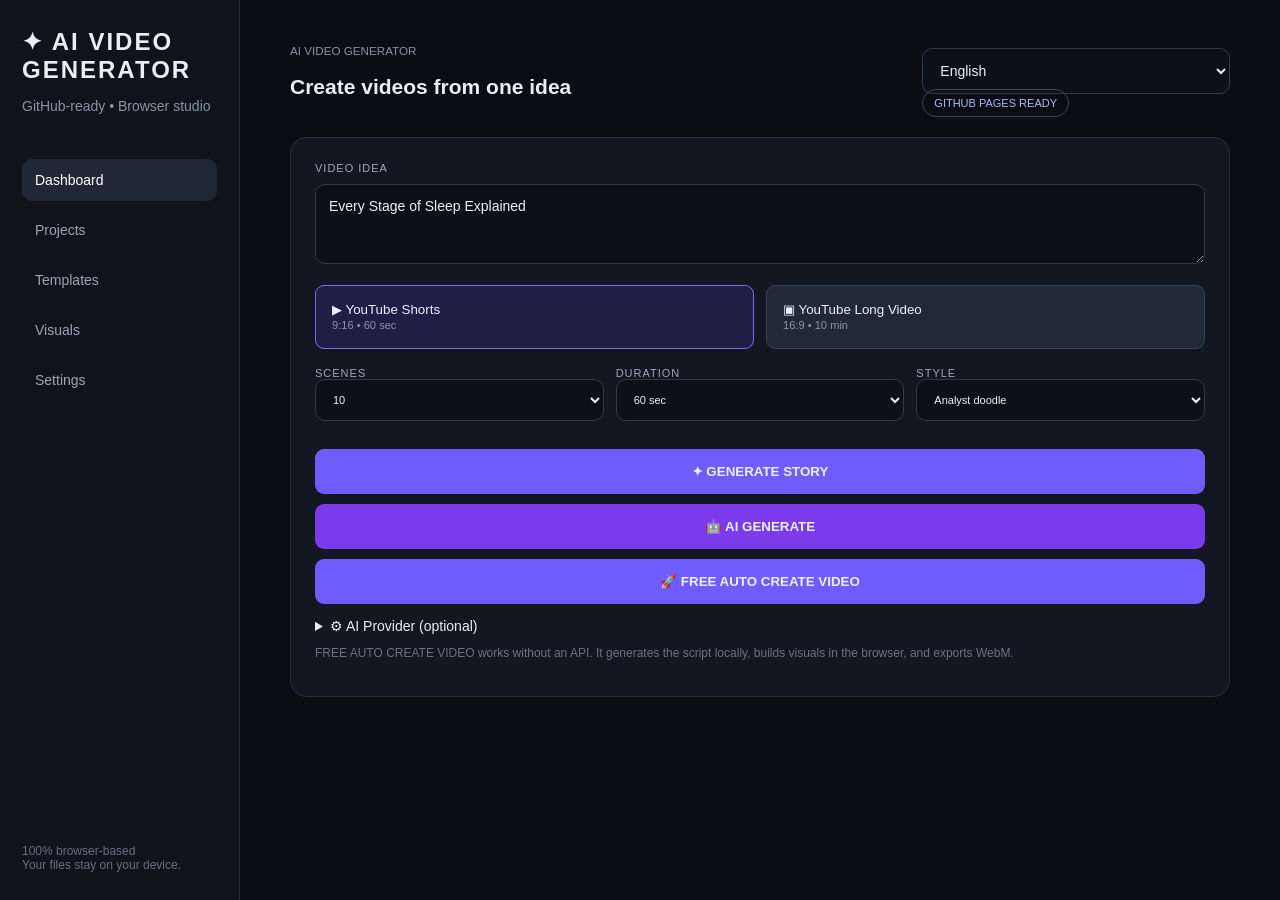
==== index.html @ 7e5ed8e1 "Add files via upload" ====
<!doctype html><html lang="en"><head><meta charset="utf-8"><meta name="viewport" content="width=device-width,initial-scale=1"><title>AI Video Generator — Shorts Factory</title><link rel="stylesheet" href="style.css"></head><body><div class="app"><aside><h1>✦ AI VIDEO<br>GENERATOR</h1><p class="muted">GitHub-ready • Browser studio</p><nav><a class="active">Dashboard</a><a>Projects</a><a>Templates</a><a>Visuals</a><a>Settings</a></nav><footer>100% browser-based<br>Your files stay on your device.</footer></aside><main><header><div><small id="eyebrow">AI VIDEO GENERATOR</small><h2 id="headline">Create videos from one idea</h2></div><div class="headtools"><select id="language"><option value="en">English</option><option value="id">Bahasa Indonesia</option><option value="es">Español</option><option value="pt">Português</option><option value="fr">Français</option><option value="de">Deutsch</option><option value="ja">日本語</option><option value="ko">한국어</option></select><span class="badge">GITHUB PAGES READY</span></div></header><section class="card form"><label id="ideaLabel">VIDEO IDEA</label><textarea id="topic">Every Stage of Sleep Explained</textarea><div class="row"><button class="mode selected" data-mode="shorts">▶ YouTube Shorts<br><small>9:16 • 60 sec</small></button><button class="mode" data-mode="long">▣ YouTube Long Video<br><small>16:9 • 10 min</small></button></div><div class="grid"><label>SCENES<select id="sceneCount"><option>5</option><option selected>10</option><option>15</option><option>20</option><option>30</option></select></label><label>DURATION<select id="duration"><option>30 sec</option><option selected>60 sec</option><option>90 sec</option><option>5 min</option><option>10 min</option></select></label><label>STYLE<select id="style"><option>Analyst doodle</option><option>Soft watercolor</option><option>Cute educational</option><option>Vintage storybook</option><option>Cinematic</option><option>Horror</option><option>Brainrot</option><option>Educational</option></select></label></div><div class="airow"><button id="generate" class="primary">✦ GENERATE STORY</button><button id="generateAI" class="primary ai">🤖 AI GENERATE</button><button id="autoVideo" class="primary auto">🚀 FREE AUTO CREATE VIDEO</button></div><p id="status" class="muted"></p><details class="settings"><summary>⚙ AI Provider (optional)</summary><div class="grid ai-settings"><label>API URL<input id="aiUrl" value="https://api.openai.com/v1/chat/completions" placeholder="OpenAI-compatible /v1/chat/completions"></label><label>MODEL<input id="aiModelText" value="gpt-4o-mini" placeholder="model name"></label><label>API KEY<input id="aiKey" type="password" placeholder="Paste your key (stored only in this browser)"></label></div><p class="hint">For GitHub Pages, use your own API key/provider. The key is kept in this browser only. Never put a private production key directly into the public repository.</p></details><p class="hint">FREE AUTO CREATE VIDEO works without an API. It generates the script locally, builds visuals in the browser, and exports WebM.</p></section><section id="output" hidden><div class="card"><div class="top"><div><small>PROJECT</small><h2 id="title"></h2></div><div class="actions"><button id="saveProject">💾 Save Project</button><button id="loadProject">📂 Load Project</button><button id="export">Export JSON</button><input id="projectFile" type="file" accept="application/json" hidden></div></div><p id="desc"></p><div id="tags"></div><div class="actions"><button id="speak">🔊 Preview Voice</button><button id="stop">■ Stop Voice</button><button id="downloadTxt">Export TXT</button><button id="renderVideo" class="primary">🎬 CREATE VIDEO</button></div></div><div id="scenesList"></div></section></main></div><script src="app.js"></script></body></html>
---- style.css ----
*{box-sizing:border-box}body{margin:0;background:#0b0d12;color:#e9edf5;font:14px Inter,Arial,sans-serif}.app{display:flex;min-height:100vh}aside{width:240px;background:#10131b;border-right:1px solid #252b38;padding:28px 22px;position:fixed;height:100vh}aside h1{font-size:24px;letter-spacing:2px;margin:0 0 8px}nav{margin-top:45px;display:grid;gap:8px}nav a{padding:13px;border-radius:10px;color:#9ba5b7}nav .active{background:#202838;color:white}footer{position:absolute;bottom:28px;color:#667084;font-size:12px}main{margin-left:240px;width:calc(100% - 240px);max-width:1100px;padding:42px 50px}header,.top,.scenehead{display:flex;justify-content:space-between;align-items:center;gap:20px}small,.muted{color:#8993a6}.badge,.tag{border:1px solid #39445a;border-radius:999px;padding:7px 11px;color:#aab9ff;font-size:11px}.card{background:#121722;border:1px solid #252d3d;border-radius:16px;padding:24px;margin:20px 0}label{display:block;color:#9da8ba;font-size:11px;letter-spacing:1px;margin-bottom:10px}textarea,select{width:100%;background:#0c1018;color:#eef;border:1px solid #30394b;border-radius:10px;padding:13px;font:inherit}textarea{min-height:80px;resize:vertical}.row,.grid,.actions{display:flex;gap:12px;margin:18px 0}.grid{display:grid;grid-template-columns:repeat(3,1fr)}button{background:#202938;color:#eaf0ff;border:1px solid #354157;border-radius:9px;padding:11px 15px;cursor:pointer}.primary{width:100%;background:#6d5dfc;border:0;font-weight:bold;padding:15px}.mode{flex:1;text-align:left;padding:16px}.mode.selected{border-color:#7b6cff;background:#211e45}.tag{display:inline-block;margin:5px 5px 0 0}.scene h3{margin:14px 0}.prompt{background:#0b1018;border-radius:10px;padding:14px}.prompt button{float:right;margin-top:-35px}.upload{color:#b8c2d6;cursor:pointer}.upload input{display:none}.preview{margin-top:15px;min-height:60px;display:grid;place-items:center;border:1px dashed #3a4559;border-radius:10px;color:#657187}.preview img{max-width:100%;max-height:300px;border-radius:8px}@media(max-width:750px){aside{display:none}main{margin:0;width:100%;padding:20px}.grid{grid-template-columns:1fr}.row{flex-direction:column}}

.airow{display:flex;gap:10px;align-items:center;flex-wrap:wrap}.airow select{padding:12px;border-radius:10px;border:1px solid #d1d5db;background:white}.primary.ai{background:#7c3aed}.hint{font-size:12px;color:#6b7280}
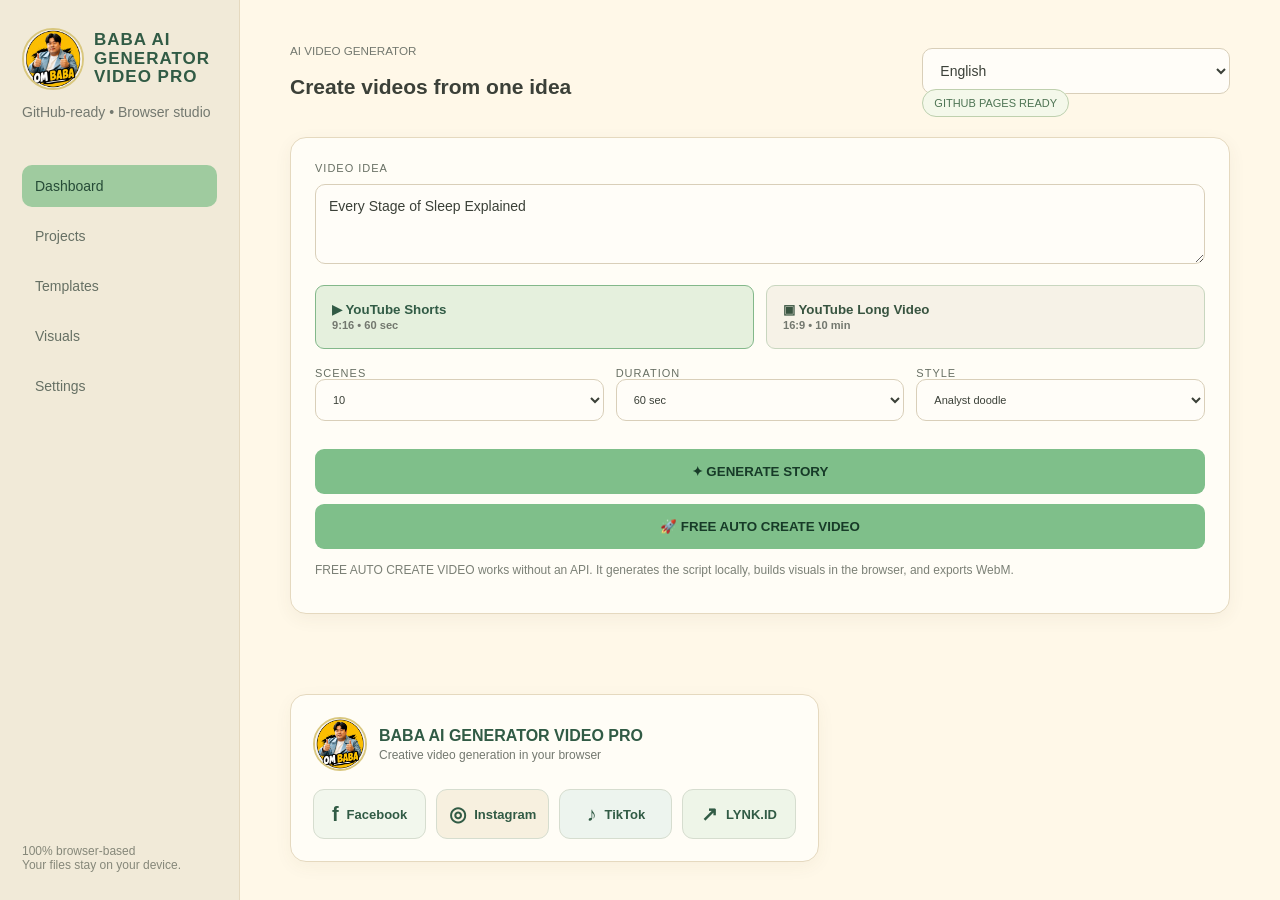
==== commit 3f3b66ed: "Add files via upload" ====
--- a/index.html
+++ b/index.html
@@ -1 +1 @@
-<!doctype html><html lang="en"><head><meta charset="utf-8"><meta name="viewport" content="width=device-width,initial-scale=1"><title>AI Video Generator — Shorts Factory</title><link rel="stylesheet" href="style.css"></head><body><div class="app"><aside><h1>✦ AI VIDEO<br>GENERATOR</h1><p class="muted">GitHub-ready • Browser studio</p><nav><a class="active">Dashboard</a><a>Projects</a><a>Templates</a><a>Visuals</a><a>Settings</a></nav><footer>100% browser-based<br>Your files stay on your device.</footer></aside><main><header><div><small id="eyebrow">AI VIDEO GENERATOR</small><h2 id="headline">Create videos from one idea</h2></div><div class="headtools"><select id="language"><option value="en">English</option><option value="id">Bahasa Indonesia</option><option value="es">Español</option><option value="pt">Português</option><option value="fr">Français</option><option value="de">Deutsch</option><option value="ja">日本語</option><option value="ko">한국어</option></select><span class="badge">GITHUB PAGES READY</span></div></header><section class="card form"><label id="ideaLabel">VIDEO IDEA</label><textarea id="topic">Every Stage of Sleep Explained</textarea><div class="row"><button class="mode selected" data-mode="shorts">▶ YouTube Shorts<br><small>9:16 • 60 sec</small></button><button class="mode" data-mode="long">▣ YouTube Long Video<br><small>16:9 • 10 min</small></button></div><div class="grid"><label>SCENES<select id="sceneCount"><option>5</option><option selected>10</option><option>15</option><option>20</option><option>30</option></select></label><label>DURATION<select id="duration"><option>30 sec</option><option selected>60 sec</option><option>90 sec</option><option>5 min</option><option>10 min</option></select></label><label>STYLE<select id="style"><option>Analyst doodle</option><option>Soft watercolor</option><option>Cute educational</option><option>Vintage storybook</option><option>Cinematic</option><option>Horror</option><option>Brainrot</option><option>Educational</option></select></label></div><div class="airow"><button id="generate" class="primary">✦ GENERATE STORY</button><button id="generateAI" class="primary ai">🤖 AI GENERATE</button><button id="autoVideo" class="primary auto">🚀 FREE AUTO CREATE VIDEO</button></div><p id="status" class="muted"></p><details class="settings"><summary>⚙ AI Provider (optional)</summary><div class="grid ai-settings"><label>API URL<input id="aiUrl" value="https://api.openai.com/v1/chat/completions" placeholder="OpenAI-compatible /v1/chat/completions"></label><label>MODEL<input id="aiModelText" value="gpt-4o-mini" placeholder="model name"></label><label>API KEY<input id="aiKey" type="password" placeholder="Paste your key (stored only in this browser)"></label></div><p class="hint">For GitHub Pages, use your own API key/provider. The key is kept in this browser only. Never put a private production key directly into the public repository.</p></details><p class="hint">FREE AUTO CREATE VIDEO works without an API. It generates the script locally, builds visuals in the browser, and exports WebM.</p></section><section id="output" hidden><div class="card"><div class="top"><div><small>PROJECT</small><h2 id="title"></h2></div><div class="actions"><button id="saveProject">💾 Save Project</button><button id="loadProject">📂 Load Project</button><button id="export">Export JSON</button><input id="projectFile" type="file" accept="application/json" hidden></div></div><p id="desc"></p><div id="tags"></div><div class="actions"><button id="speak">🔊 Preview Voice</button><button id="stop">■ Stop Voice</button><button id="downloadTxt">Export TXT</button><button id="renderVideo" class="primary">🎬 CREATE VIDEO</button></div></div><div id="scenesList"></div></section></main></div><script src="app.js"></script></body></html>
+<!doctype html><html lang="en"><head><meta charset="utf-8"><meta name="viewport" content="width=device-width,initial-scale=1"><title>BABA AI GENERATOR VIDEO PRO</title><link rel="stylesheet" href="style.css"></head><body><div class="app"><aside><div class="brand"><img src="logo-om-baba.png" alt="OM BABA"><div><h1>BABA AI<br>GENERATOR<br>VIDEO PRO</h1></div></div><p class="muted">GitHub-ready • Browser studio</p><nav><a class="active">Dashboard</a><a>Projects</a><a>Templates</a><a>Visuals</a><a>Settings</a></nav><footer>100% browser-based<br>Your files stay on your device.</footer></aside><main><header><div><small id="eyebrow">AI VIDEO GENERATOR</small><h2 id="headline">Create videos from one idea</h2><div class="brand-mobile"><img src="logo-om-baba.png" alt="OM BABA"><strong>BABA AI GENERATOR VIDEO PRO</strong></div></div><div class="headtools"><select id="language"><option value="en">English</option><option value="id">Bahasa Indonesia</option><option value="es">Español</option><option value="pt">Português</option><option value="fr">Français</option><option value="de">Deutsch</option><option value="ja">日本語</option><option value="ko">한국어</option></select><span class="badge">GITHUB PAGES READY</span></div></header><section class="card form"><label id="ideaLabel">VIDEO IDEA</label><textarea id="topic">Every Stage of Sleep Explained</textarea><div class="row"><button class="mode selected" data-mode="shorts">▶ YouTube Shorts<br><small>9:16 • 60 sec</small></button><button class="mode" data-mode="long">▣ YouTube Long Video<br><small>16:9 • 10 min</small></button></div><div class="grid"><label>SCENES<select id="sceneCount"><option>5</option><option selected>10</option><option>15</option><option>20</option><option>30</option></select></label><label>DURATION<select id="duration"><option>30 sec</option><option selected>60 sec</option><option>90 sec</option><option>5 min</option><option>10 min</option></select></label><label>STYLE<select id="style"><option>Analyst doodle</option><option>Soft watercolor</option><option>Cute educational</option><option>Vintage storybook</option><option>Cinematic</option><option>Horror</option><option>Brainrot</option><option>Educational</option></select></label></div><div class="airow"><button id="generate" class="primary">✦ GENERATE STORY</button><button id="autoVideo" class="primary auto">🚀 FREE AUTO CREATE VIDEO</button></div><p id="status" class="muted"></p><p class="hint">FREE AUTO CREATE VIDEO works without an API. It generates the script locally, builds visuals in the browser, and exports WebM.</p></section><section id="output" hidden><div class="card"><div class="top"><div><small>PROJECT</small><h2 id="title"></h2></div><div class="actions"><button id="saveProject">💾 Save Project</button><button id="loadProject">📂 Load Project</button><button id="export">Export JSON</button><input id="projectFile" type="file" accept="application/json" hidden></div></div><p id="desc"></p><div id="tags"></div><div class="actions"><button id="speak">🔊 Preview Voice</button><button id="stop">■ Stop Voice</button><button id="downloadTxt">Export TXT</button></div></div><div id="scenesList"></div></section><footer class="social-footer"><div class="footer-brand"><img src="logo-om-baba.png" alt="OM BABA"><div><strong>BABA AI GENERATOR VIDEO PRO</strong><span>Creative video generation in your browser</span></div></div><div class="socials"><a class="social facebook" href="https://www.facebook.com/share/1Bv9FnJDZo/" target="_blank" rel="noopener noreferrer" aria-label="Facebook"><span>f</span><b>Facebook</b></a><a class="social instagram" href="https://www.instagram.com/ebookbaba14?igsi=MXhuc202bHJlN3pucw==" target="_blank" rel="noopener noreferrer" aria-label="Instagram"><span>◎</span><b>Instagram</b></a><a class="social tiktok" href="https://www.tiktok.com/@ebook.baba" target="_blank" rel="noopener noreferrer" aria-label="TikTok"><span>♪</span><b>TikTok</b></a><a class="social lynk" href="https://lynk.id/ebookbaba" target="_blank" rel="noopener noreferrer" aria-label="LYNK.ID"><span>↗</span><b>LYNK.ID</b></a></div></footer></main></div><script src="app.js"></script></body></html>
--- a/style.css
+++ b/style.css
@@ -1,3 +1,29 @@
-*{box-sizing:border-box}body{margin:0;background:#0b0d12;color:#e9edf5;font:14px Inter,Arial,sans-serif}.app{display:flex;min-height:100vh}aside{width:240px;background:#10131b;border-right:1px solid #252b38;padding:28px 22px;position:fixed;height:100vh}aside h1{font-size:24px;letter-spacing:2px;margin:0 0 8px}nav{margin-top:45px;display:grid;gap:8px}nav a{padding:13px;border-radius:10px;color:#9ba5b7}nav .active{background:#202838;color:white}footer{position:absolute;bottom:28px;color:#667084;font-size:12px}main{margin-left:240px;width:calc(100% - 240px);max-width:1100px;padding:42px 50px}header,.top,.scenehead{display:flex;justify-content:space-between;align-items:center;gap:20px}small,.muted{color:#8993a6}.badge,.tag{border:1px solid #39445a;border-radius:999px;padding:7px 11px;color:#aab9ff;font-size:11px}.card{background:#121722;border:1px solid #252d3d;border-radius:16px;padding:24px;margin:20px 0}label{display:block;color:#9da8ba;font-size:11px;letter-spacing:1px;margin-bottom:10px}textarea,select{width:100%;background:#0c1018;color:#eef;border:1px solid #30394b;border-radius:10px;padding:13px;font:inherit}textarea{min-height:80px;resize:vertical}.row,.grid,.actions{display:flex;gap:12px;margin:18px 0}.grid{display:grid;grid-template-columns:repeat(3,1fr)}button{background:#202938;color:#eaf0ff;border:1px solid #354157;border-radius:9px;padding:11px 15px;cursor:pointer}.primary{width:100%;background:#6d5dfc;border:0;font-weight:bold;padding:15px}.mode{flex:1;text-align:left;padding:16px}.mode.selected{border-color:#7b6cff;background:#211e45}.tag{display:inline-block;margin:5px 5px 0 0}.scene h3{margin:14px 0}.prompt{background:#0b1018;border-radius:10px;padding:14px}.prompt button{float:right;margin-top:-35px}.upload{color:#b8c2d6;cursor:pointer}.upload input{display:none}.preview{margin-top:15px;min-height:60px;display:grid;place-items:center;border:1px dashed #3a4559;border-radius:10px;color:#657187}.preview img{max-width:100%;max-height:300px;border-radius:8px}@media(max-width:750px){aside{display:none}main{margin:0;width:100%;padding:20px}.grid{grid-template-columns:1fr}.row{flex-direction:column}}
-
-.airow{display:flex;gap:10px;align-items:center;flex-wrap:wrap}.airow select{padding:12px;border-radius:10px;border:1px solid #d1d5db;background:white}.primary.ai{background:#7c3aed}.hint{font-size:12px;color:#6b7280}
+*{box-sizing:border-box}
+:root{--cream:#fff8e8;--cream2:#fffdf6;--green:#9fcb9f;--green2:#7fbf8a;--darkgreen:#315b45;--sage:#dcebd5;--ink:#3b4038;--muted:#73786f;--line:#e5d9bf;--white:#fffdf8}
+body{margin:0;background:var(--cream);color:var(--ink);font:14px Inter,Arial,sans-serif}
+.app{display:flex;min-height:100vh}
+aside{width:240px;background:#f1ead8;border-right:1px solid var(--line);padding:28px 22px;position:fixed;height:100vh}
+aside h1{font-size:24px;letter-spacing:2px;margin:0 0 8px;color:var(--darkgreen)}
+nav{margin-top:45px;display:grid;gap:8px}nav a{padding:13px;border-radius:10px;color:#667064}nav .active{background:var(--green);color:#264b37}
+footer{position:absolute;bottom:28px;color:#858779;font-size:12px}
+main{margin-left:240px;width:calc(100% - 240px);max-width:1100px;padding:42px 50px}
+header,.top,.scenehead{display:flex;justify-content:space-between;align-items:center;gap:20px}
+small,.muted{color:var(--muted)}
+.badge,.tag{border:1px solid #bfd0ae;border-radius:999px;padding:7px 11px;color:#4e7454;font-size:11px;background:#f4f8ea}
+.card{background:var(--cream2);border:1px solid var(--line);border-radius:16px;padding:24px;margin:20px 0;box-shadow:0 5px 18px rgba(91,76,45,.06)}
+label{display:block;color:#687064;font-size:11px;letter-spacing:1px;margin-bottom:10px}
+textarea,select,input{width:100%;background:#fffdf8;color:var(--ink);border:1px solid #d9cfb9;border-radius:10px;padding:13px;font:inherit}
+textarea{min-height:80px;resize:vertical}
+.row,.grid,.actions{display:flex;gap:12px;margin:18px 0}.grid{display:grid;grid-template-columns:repeat(3,1fr)}
+button{background:#eef3e8;color:#385440;border:1px solid #c8d6bf;border-radius:9px;padding:11px 15px;cursor:pointer;font-weight:600}
+button:hover{filter:brightness(.98)}
+.primary{width:100%;background:var(--green2);border:0;color:#173b28;font-weight:800;padding:15px}
+.mode{flex:1;text-align:left;padding:16px;background:#f6f2e7}.mode.selected{border-color:#83b88a;background:#e5f0dd;color:#315b45}
+.tag{display:inline-block;margin:5px 5px 0 0}
+.scene h3{margin:14px 0}.prompt{background:#f4f0e4;border-radius:10px;padding:14px}.prompt button{float:right;margin-top:-35px}
+.upload{color:#4f7257;cursor:pointer}.upload input{display:none}
+.preview{margin-top:15px;min-height:60px;display:grid;place-items:center;border:1px dashed #c8c0ad;border-radius:10px;color:#7c8277}.preview img{max-width:100%;max-height:300px;border-radius:8px}
+.airow{display:flex;gap:10px;align-items:center;flex-wrap:wrap}.hint{font-size:12px;color:#7b8076}
+#status{font-weight:600;color:#54745b}
+@media(max-width:750px){aside{display:none}main{margin:0;width:100%;padding:20px}.grid{grid-template-columns:1fr}.row{flex-direction:column}.card{padding:18px}}
+.brand{display:flex;align-items:center;gap:10px}.brand img{width:62px;height:62px;object-fit:cover;border-radius:50%;border:2px solid #d9c77e}.brand h1{font-size:17px;line-height:1.08;letter-spacing:1px;margin:0;color:var(--darkgreen)}.brand-mobile{display:none}.social-footer{margin:35px 0 10px;padding:22px;background:#fffdf6;border:1px solid var(--line);border-radius:16px;box-shadow:0 5px 18px rgba(91,76,45,.05)}.footer-brand{display:flex;align-items:center;gap:12px;margin-bottom:18px}.footer-brand img{width:54px;height:54px;border-radius:50%;object-fit:cover;border:2px solid #d9c77e}.footer-brand strong{display:block;color:var(--darkgreen);font-size:16px}.footer-brand span{display:block;color:var(--muted);font-size:12px;margin-top:3px}.socials{display:grid;grid-template-columns:repeat(4,1fr);gap:10px}.social{display:flex;align-items:center;justify-content:center;gap:8px;text-decoration:none;padding:12px;border-radius:11px;border:1px solid #d6ddcf;background:#f2f7ed;color:#315b45;font-size:13px}.social span{font-size:20px;font-weight:800}.social:hover{filter:brightness(.98);transform:translateY(-1px)}.instagram{background:#f7f0df}.tiktok{background:#edf4ee}.lynk{background:#eef5e8}@media(max-width:750px){.brand{display:none}.brand-mobile{display:flex;align-items:center;gap:8px;margin-top:8px;color:var(--darkgreen);font-size:12px}.brand-mobile img{width:38px;height:38px;border-radius:50%;object-fit:cover}.socials{grid-template-columns:repeat(2,1fr)}.social-footer{margin-top:25px;padding:16px}.footer-brand strong{font-size:14px}}
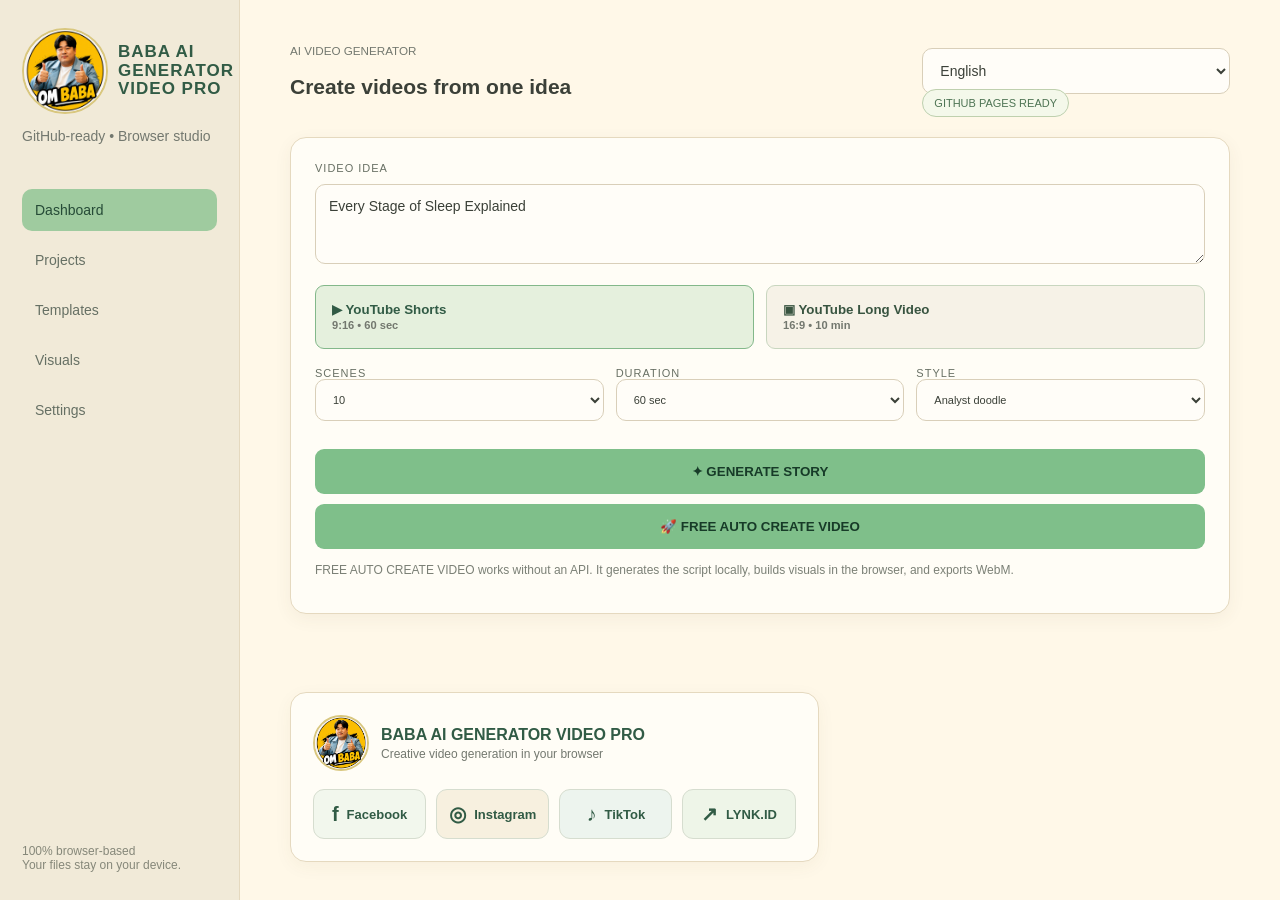
==== commit 43cc1b90: "Add files via upload" ====
--- a/index.html
+++ b/index.html
@@ -1 +1,35 @@
-<!doctype html><html lang="en"><head><meta charset="utf-8"><meta name="viewport" content="width=device-width,initial-scale=1"><title>BABA AI GENERATOR VIDEO PRO</title><link rel="stylesheet" href="style.css"></head><body><div class="app"><aside><div class="brand"><img src="logo-om-baba.png" alt="OM BABA"><div><h1>BABA AI<br>GENERATOR<br>VIDEO PRO</h1></div></div><p class="muted">GitHub-ready • Browser studio</p><nav><a class="active">Dashboard</a><a>Projects</a><a>Templates</a><a>Visuals</a><a>Settings</a></nav><footer>100% browser-based<br>Your files stay on your device.</footer></aside><main><header><div><small id="eyebrow">AI VIDEO GENERATOR</small><h2 id="headline">Create videos from one idea</h2><div class="brand-mobile"><img src="logo-om-baba.png" alt="OM BABA"><strong>BABA AI GENERATOR VIDEO PRO</strong></div></div><div class="headtools"><select id="language"><option value="en">English</option><option value="id">Bahasa Indonesia</option><option value="es">Español</option><option value="pt">Português</option><option value="fr">Français</option><option value="de">Deutsch</option><option value="ja">日本語</option><option value="ko">한국어</option></select><span class="badge">GITHUB PAGES READY</span></div></header><section class="card form"><label id="ideaLabel">VIDEO IDEA</label><textarea id="topic">Every Stage of Sleep Explained</textarea><div class="row"><button class="mode selected" data-mode="shorts">▶ YouTube Shorts<br><small>9:16 • 60 sec</small></button><button class="mode" data-mode="long">▣ YouTube Long Video<br><small>16:9 • 10 min</small></button></div><div class="grid"><label>SCENES<select id="sceneCount"><option>5</option><option selected>10</option><option>15</option><option>20</option><option>30</option></select></label><label>DURATION<select id="duration"><option>30 sec</option><option selected>60 sec</option><option>90 sec</option><option>5 min</option><option>10 min</option></select></label><label>STYLE<select id="style"><option>Analyst doodle</option><option>Soft watercolor</option><option>Cute educational</option><option>Vintage storybook</option><option>Cinematic</option><option>Horror</option><option>Brainrot</option><option>Educational</option></select></label></div><div class="airow"><button id="generate" class="primary">✦ GENERATE STORY</button><button id="autoVideo" class="primary auto">🚀 FREE AUTO CREATE VIDEO</button></div><p id="status" class="muted"></p><p class="hint">FREE AUTO CREATE VIDEO works without an API. It generates the script locally, builds visuals in the browser, and exports WebM.</p></section><section id="output" hidden><div class="card"><div class="top"><div><small>PROJECT</small><h2 id="title"></h2></div><div class="actions"><button id="saveProject">💾 Save Project</button><button id="loadProject">📂 Load Project</button><button id="export">Export JSON</button><input id="projectFile" type="file" accept="application/json" hidden></div></div><p id="desc"></p><div id="tags"></div><div class="actions"><button id="speak">🔊 Preview Voice</button><button id="stop">■ Stop Voice</button><button id="downloadTxt">Export TXT</button></div></div><div id="scenesList"></div></section><footer class="social-footer"><div class="footer-brand"><img src="logo-om-baba.png" alt="OM BABA"><div><strong>BABA AI GENERATOR VIDEO PRO</strong><span>Creative video generation in your browser</span></div></div><div class="socials"><a class="social facebook" href="https://www.facebook.com/share/1Bv9FnJDZo/" target="_blank" rel="noopener noreferrer" aria-label="Facebook"><span>f</span><b>Facebook</b></a><a class="social instagram" href="https://www.instagram.com/ebookbaba14?igsi=MXhuc202bHJlN3pucw==" target="_blank" rel="noopener noreferrer" aria-label="Instagram"><span>◎</span><b>Instagram</b></a><a class="social tiktok" href="https://www.tiktok.com/@ebook.baba" target="_blank" rel="noopener noreferrer" aria-label="TikTok"><span>♪</span><b>TikTok</b></a><a class="social lynk" href="https://lynk.id/ebookbaba" target="_blank" rel="noopener noreferrer" aria-label="LYNK.ID"><span>↗</span><b>LYNK.ID</b></a></div></footer></main></div><script src="app.js"></script></body></html>
+<!doctype html><html lang="en"><head><meta charset="utf-8"><meta name="viewport" content="width=device-width,initial-scale=1"><title>BABA AI GENERATOR VIDEO PRO</title><link rel="stylesheet" href="style.css">
+<style id="baba-responsive-fix">
+*{box-sizing:border-box}
+img{max-width:100%;height:auto}
+.brand img,.brand-mobile img,.footer-brand img{
+  display:block;
+  object-fit:contain;
+  width:auto;
+  height:auto;
+}
+.brand img{max-width:86px;max-height:86px}
+.brand-mobile{display:none}
+.footer-brand img{max-width:56px;max-height:56px}
+@media (max-width:800px){
+  .app{display:block;min-height:100vh}
+  aside{width:100%;max-width:100%;position:relative}
+  main{width:100%;max-width:100%;overflow-x:hidden}
+  .brand{display:flex;align-items:center;gap:12px}
+  .brand img{width:64px!important;height:64px!important;max-width:64px!important;max-height:64px!important}
+  .brand-mobile{display:flex;align-items:center;gap:10px;margin-top:12px}
+  .brand-mobile img{
+    width:52px!important;height:52px!important;
+    max-width:52px!important;max-height:52px!important;
+    flex:0 0 52px;
+  }
+  .brand-mobile strong{font-size:14px;line-height:1.2}
+  .headtools{flex-wrap:wrap}
+  .social-footer{overflow:hidden}
+  .footer-brand img{
+    width:48px!important;height:48px!important;
+    max-width:48px!important;max-height:48px!important;
+  }
+}
+</style>
+</head><body><div class="app"><aside><div class="brand"><img src="logo-om-baba.png" alt="OM BABA"><div><h1>BABA AI<br>GENERATOR<br>VIDEO PRO</h1></div></div><p class="muted">GitHub-ready • Browser studio</p><nav><a class="active">Dashboard</a><a>Projects</a><a>Templates</a><a>Visuals</a><a>Settings</a></nav><footer>100% browser-based<br>Your files stay on your device.</footer></aside><main><header><div><small id="eyebrow">AI VIDEO GENERATOR</small><h2 id="headline">Create videos from one idea</h2><div class="brand-mobile"><img src="logo-om-baba.png" alt="OM BABA"><strong>BABA AI GENERATOR VIDEO PRO</strong></div></div><div class="headtools"><select id="language"><option value="en">English</option><option value="id">Bahasa Indonesia</option><option value="es">Español</option><option value="pt">Português</option><option value="fr">Français</option><option value="de">Deutsch</option><option value="ja">日本語</option><option value="ko">한국어</option></select><span class="badge">GITHUB PAGES READY</span></div></header><section class="card form"><label id="ideaLabel">VIDEO IDEA</label><textarea id="topic">Every Stage of Sleep Explained</textarea><div class="row"><button class="mode selected" data-mode="shorts">▶ YouTube Shorts<br><small>9:16 • 60 sec</small></button><button class="mode" data-mode="long">▣ YouTube Long Video<br><small>16:9 • 10 min</small></button></div><div class="grid"><label>SCENES<select id="sceneCount"><option>5</option><option selected>10</option><option>15</option><option>20</option><option>30</option></select></label><label>DURATION<select id="duration"><option>30 sec</option><option selected>60 sec</option><option>90 sec</option><option>5 min</option><option>10 min</option></select></label><label>STYLE<select id="style"><option>Analyst doodle</option><option>Soft watercolor</option><option>Cute educational</option><option>Vintage storybook</option><option>Cinematic</option><option>Horror</option><option>Brainrot</option><option>Educational</option></select></label></div><div class="airow"><button id="generate" class="primary">✦ GENERATE STORY</button><button id="autoVideo" class="primary auto">🚀 FREE AUTO CREATE VIDEO</button></div><p id="status" class="muted"></p><p class="hint">FREE AUTO CREATE VIDEO works without an API. It generates the script locally, builds visuals in the browser, and exports WebM.</p></section><section id="output" hidden><div class="card"><div class="top"><div><small>PROJECT</small><h2 id="title"></h2></div><div class="actions"><button id="saveProject">💾 Save Project</button><button id="loadProject">📂 Load Project</button><button id="export">Export JSON</button><input id="projectFile" type="file" accept="application/json" hidden></div></div><p id="desc"></p><div id="tags"></div><div class="actions"><button id="speak">🔊 Preview Voice</button><button id="stop">■ Stop Voice</button><button id="downloadTxt">Export TXT</button></div></div><div id="scenesList"></div></section><footer class="social-footer"><div class="footer-brand"><img src="logo-om-baba.png" alt="OM BABA"><div><strong>BABA AI GENERATOR VIDEO PRO</strong><span>Creative video generation in your browser</span></div></div><div class="socials"><a class="social facebook" href="https://www.facebook.com/share/1Bv9FnJDZo/" target="_blank" rel="noopener noreferrer" aria-label="Facebook"><span>f</span><b>Facebook</b></a><a class="social instagram" href="https://www.instagram.com/ebookbaba14?igsi=MXhuc202bHJlN3pucw==" target="_blank" rel="noopener noreferrer" aria-label="Instagram"><span>◎</span><b>Instagram</b></a><a class="social tiktok" href="https://www.tiktok.com/@ebook.baba" target="_blank" rel="noopener noreferrer" aria-label="TikTok"><span>♪</span><b>TikTok</b></a><a class="social lynk" href="https://lynk.id/ebookbaba" target="_blank" rel="noopener noreferrer" aria-label="LYNK.ID"><span>↗</span><b>LYNK.ID</b></a></div></footer></main></div><script src="app.js"></script></body></html>
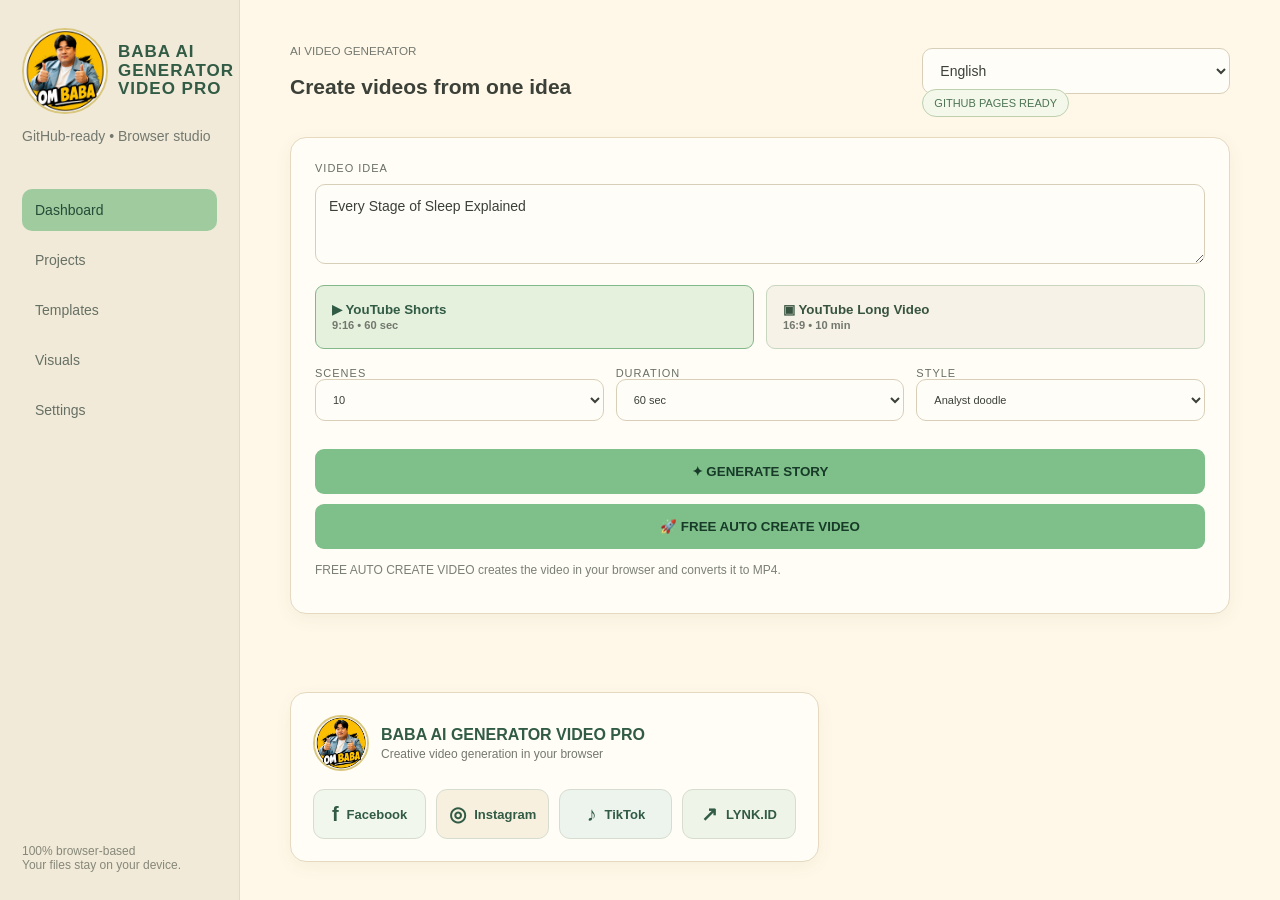
==== commit 2ff55e06: "Add files via upload" ====
--- a/index.html
+++ b/index.html
@@ -1,35 +1,55 @@
-<!doctype html><html lang="en"><head><meta charset="utf-8"><meta name="viewport" content="width=device-width,initial-scale=1"><title>BABA AI GENERATOR VIDEO PRO</title><link rel="stylesheet" href="style.css">
-<style id="baba-responsive-fix">
+<!doctype html>
+<html lang="en">
+<head>
+<meta charset="utf-8">
+<meta name="viewport" content="width=device-width,initial-scale=1">
+<title>BABA AI GENERATOR VIDEO PRO</title>
+<link rel="stylesheet" href="style.css">
+<style>
 *{box-sizing:border-box}
 img{max-width:100%;height:auto}
-.brand img,.brand-mobile img,.footer-brand img{
-  display:block;
-  object-fit:contain;
-  width:auto;
-  height:auto;
-}
-.brand img{max-width:86px;max-height:86px}
-.brand-mobile{display:none}
+.brand img,.brand-mobile img,.footer-brand img{display:block;object-fit:contain;width:auto;height:auto}
+.brand img{max-width:86px;max-height:86px}.brand-mobile{display:none}
 .footer-brand img{max-width:56px;max-height:56px}
-@media (max-width:800px){
-  .app{display:block;min-height:100vh}
-  aside{width:100%;max-width:100%;position:relative}
-  main{width:100%;max-width:100%;overflow-x:hidden}
-  .brand{display:flex;align-items:center;gap:12px}
-  .brand img{width:64px!important;height:64px!important;max-width:64px!important;max-height:64px!important}
-  .brand-mobile{display:flex;align-items:center;gap:10px;margin-top:12px}
-  .brand-mobile img{
-    width:52px!important;height:52px!important;
-    max-width:52px!important;max-height:52px!important;
-    flex:0 0 52px;
-  }
-  .brand-mobile strong{font-size:14px;line-height:1.2}
-  .headtools{flex-wrap:wrap}
-  .social-footer{overflow:hidden}
-  .footer-brand img{
-    width:48px!important;height:48px!important;
-    max-width:48px!important;max-height:48px!important;
-  }
+@media(max-width:800px){
+.app{display:block;min-height:100vh}aside{width:100%;max-width:100%;position:relative}
+main{width:100%;max-width:100%;overflow-x:hidden}.brand{display:flex;align-items:center;gap:12px}
+.brand img{width:64px!important;height:64px!important;max-width:64px!important;max-height:64px!important}
+.brand-mobile{display:flex;align-items:center;gap:10px;margin-top:12px}
+.brand-mobile img{width:52px!important;height:52px!important;max-width:52px!important;max-height:52px!important;flex:0 0 52px}
+.brand-mobile strong{font-size:14px;line-height:1.2}.headtools{flex-wrap:wrap}
+.social-footer{overflow:hidden}.footer-brand img{width:48px!important;height:48px!important;max-width:48px!important;max-height:48px!important}
+.airow{display:flex;flex-direction:column}.airow button{width:100%}.row{display:flex;flex-direction:column}.row .mode{width:100%}.grid{grid-template-columns:1fr}
 }
 </style>
-</head><body><div class="app"><aside><div class="brand"><img src="logo-om-baba.png" alt="OM BABA"><div><h1>BABA AI<br>GENERATOR<br>VIDEO PRO</h1></div></div><p class="muted">GitHub-ready • Browser studio</p><nav><a class="active">Dashboard</a><a>Projects</a><a>Templates</a><a>Visuals</a><a>Settings</a></nav><footer>100% browser-based<br>Your files stay on your device.</footer></aside><main><header><div><small id="eyebrow">AI VIDEO GENERATOR</small><h2 id="headline">Create videos from one idea</h2><div class="brand-mobile"><img src="logo-om-baba.png" alt="OM BABA"><strong>BABA AI GENERATOR VIDEO PRO</strong></div></div><div class="headtools"><select id="language"><option value="en">English</option><option value="id">Bahasa Indonesia</option><option value="es">Español</option><option value="pt">Português</option><option value="fr">Français</option><option value="de">Deutsch</option><option value="ja">日本語</option><option value="ko">한국어</option></select><span class="badge">GITHUB PAGES READY</span></div></header><section class="card form"><label id="ideaLabel">VIDEO IDEA</label><textarea id="topic">Every Stage of Sleep Explained</textarea><div class="row"><button class="mode selected" data-mode="shorts">▶ YouTube Shorts<br><small>9:16 • 60 sec</small></button><button class="mode" data-mode="long">▣ YouTube Long Video<br><small>16:9 • 10 min</small></button></div><div class="grid"><label>SCENES<select id="sceneCount"><option>5</option><option selected>10</option><option>15</option><option>20</option><option>30</option></select></label><label>DURATION<select id="duration"><option>30 sec</option><option selected>60 sec</option><option>90 sec</option><option>5 min</option><option>10 min</option></select></label><label>STYLE<select id="style"><option>Analyst doodle</option><option>Soft watercolor</option><option>Cute educational</option><option>Vintage storybook</option><option>Cinematic</option><option>Horror</option><option>Brainrot</option><option>Educational</option></select></label></div><div class="airow"><button id="generate" class="primary">✦ GENERATE STORY</button><button id="autoVideo" class="primary auto">🚀 FREE AUTO CREATE VIDEO</button></div><p id="status" class="muted"></p><p class="hint">FREE AUTO CREATE VIDEO works without an API. It generates the script locally, builds visuals in the browser, and exports WebM.</p></section><section id="output" hidden><div class="card"><div class="top"><div><small>PROJECT</small><h2 id="title"></h2></div><div class="actions"><button id="saveProject">💾 Save Project</button><button id="loadProject">📂 Load Project</button><button id="export">Export JSON</button><input id="projectFile" type="file" accept="application/json" hidden></div></div><p id="desc"></p><div id="tags"></div><div class="actions"><button id="speak">🔊 Preview Voice</button><button id="stop">■ Stop Voice</button><button id="downloadTxt">Export TXT</button></div></div><div id="scenesList"></div></section><footer class="social-footer"><div class="footer-brand"><img src="logo-om-baba.png" alt="OM BABA"><div><strong>BABA AI GENERATOR VIDEO PRO</strong><span>Creative video generation in your browser</span></div></div><div class="socials"><a class="social facebook" href="https://www.facebook.com/share/1Bv9FnJDZo/" target="_blank" rel="noopener noreferrer" aria-label="Facebook"><span>f</span><b>Facebook</b></a><a class="social instagram" href="https://www.instagram.com/ebookbaba14?igsi=MXhuc202bHJlN3pucw==" target="_blank" rel="noopener noreferrer" aria-label="Instagram"><span>◎</span><b>Instagram</b></a><a class="social tiktok" href="https://www.tiktok.com/@ebook.baba" target="_blank" rel="noopener noreferrer" aria-label="TikTok"><span>♪</span><b>TikTok</b></a><a class="social lynk" href="https://lynk.id/ebookbaba" target="_blank" rel="noopener noreferrer" aria-label="LYNK.ID"><span>↗</span><b>LYNK.ID</b></a></div></footer></main></div><script src="app.js"></script></body></html>
+</head>
+<body>
+<div class="app">
+<aside>
+<div class="brand"><img src="logo-om-baba.png" alt="OM BABA"><div><h1>BABA AI<br>GENERATOR<br>VIDEO PRO</h1></div></div>
+<p class="muted">GitHub-ready • Browser studio</p>
+<nav><a class="active">Dashboard</a><a>Projects</a><a>Templates</a><a>Visuals</a><a>Settings</a></nav>
+<footer>100% browser-based<br>Your files stay on your device.</footer>
+</aside>
+<main>
+<header><div><small id="eyebrow">AI VIDEO GENERATOR</small><h2 id="headline">Create videos from one idea</h2>
+<div class="brand-mobile"><img src="logo-om-baba.png" alt="OM BABA"><strong>BABA AI GENERATOR VIDEO PRO</strong></div></div>
+<div class="headtools"><select id="language"><option value="en">English</option><option value="id">Bahasa Indonesia</option><option value="es">Español</option><option value="pt">Português</option><option value="fr">Français</option><option value="de">Deutsch</option><option value="ja">日本語</option><option value="ko">한국어</option></select><span class="badge">GITHUB PAGES READY</span></div></header>
+<section class="card form">
+<label id="ideaLabel">VIDEO IDEA</label>
+<textarea id="topic">Every Stage of Sleep Explained</textarea>
+<div class="row"><button class="mode selected" data-mode="shorts" type="button">▶ YouTube Shorts<br><small>9:16 • 60 sec</small></button><button class="mode" data-mode="long" type="button">▣ YouTube Long Video<br><small>16:9 • 10 min</small></button></div>
+<div class="grid"><label>SCENES<select id="sceneCount"><option>5</option><option selected>10</option><option>15</option><option>20</option><option>30</option></select></label>
+<label>DURATION<select id="duration"><option>30 sec</option><option selected>60 sec</option><option>90 sec</option><option>5 min</option><option>10 min</option></select></label>
+<label>STYLE<select id="style"><option>Analyst doodle</option><option>Soft watercolor</option><option>Cute educational</option><option>Vintage storybook</option><option>Cinematic</option><option>Horror</option><option>Brainrot</option><option>Educational</option></select></label></div>
+<div class="airow"><button id="generate" class="primary" type="button">✦ GENERATE STORY</button><button id="autoVideo" class="primary auto" type="button">🚀 FREE AUTO CREATE VIDEO</button></div>
+<p id="status" class="muted"></p>
+<p class="hint">FREE AUTO CREATE VIDEO creates the video in your browser and converts it to MP4.</p>
+</section>
+<section id="output" hidden><div class="card"><div class="top"><div><small>PROJECT</small><h2 id="title"></h2></div><div class="actions"><button id="saveProject" type="button">💾 Save Project</button><button id="loadProject" type="button">📂 Load Project</button><button id="export" type="button">Export JSON</button><input id="projectFile" type="file" accept="application/json" hidden></div></div><p id="desc"></p><div id="tags"></div><div class="actions"><button id="speak" type="button">🔊 Preview Voice</button><button id="stop" type="button">■ Stop Voice</button><button id="downloadTxt" type="button">Export TXT</button></div></div><div id="scenesList"></div></section>
+<footer class="social-footer"><div class="footer-brand"><img src="logo-om-baba.png" alt="OM BABA"><div><strong>BABA AI GENERATOR VIDEO PRO</strong><span>Creative video generation in your browser</span></div></div>
+<div class="socials"><a class="social facebook" href="https://www.facebook.com/share/1Bv9FnJDZo/" target="_blank" rel="noopener noreferrer"><span>f</span><b>Facebook</b></a><a class="social instagram" href="https://www.instagram.com/ebookbaba14?igsi=MXhuc202bHJlN3pucw==" target="_blank" rel="noopener noreferrer"><span>◎</span><b>Instagram</b></a><a class="social tiktok" href="https://www.tiktok.com/@ebook.baba" target="_blank" rel="noopener noreferrer"><span>♪</span><b>TikTok</b></a><a class="social lynk" href="https://lynk.id/ebookbaba" target="_blank" rel="noopener noreferrer"><span>↗</span><b>LYNK.ID</b></a></div></footer>
+</main></div>
+<script src="app.js?v=7"></script>
+</body>
+</html>
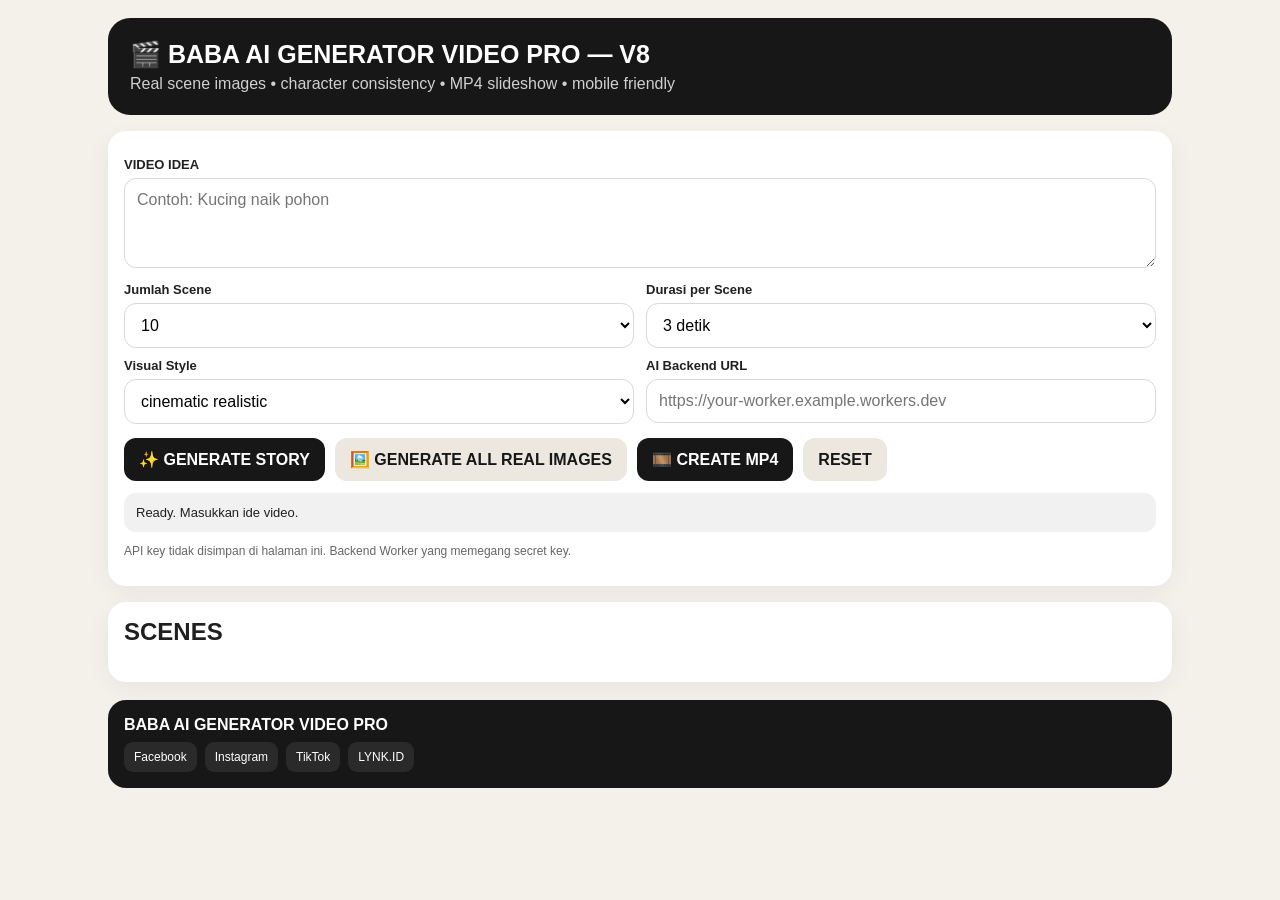
==== commit 74a4cd15: "Add files via upload" ====
--- a/index.html
+++ b/index.html
@@ -1,55 +1,124 @@
 <!doctype html>
-<html lang="en">
+<html lang="id">
 <head>
 <meta charset="utf-8">
-<meta name="viewport" content="width=device-width,initial-scale=1">
-<title>BABA AI GENERATOR VIDEO PRO</title>
-<link rel="stylesheet" href="style.css">
+<meta name="viewport" content="width=device-width,initial-scale=1,viewport-fit=cover">
+<title>BABA AI GENERATOR VIDEO PRO V8</title>
 <style>
 *{box-sizing:border-box}
-img{max-width:100%;height:auto}
-.brand img,.brand-mobile img,.footer-brand img{display:block;object-fit:contain;width:auto;height:auto}
-.brand img{max-width:86px;max-height:86px}.brand-mobile{display:none}
-.footer-brand img{max-width:56px;max-height:56px}
-@media(max-width:800px){
-.app{display:block;min-height:100vh}aside{width:100%;max-width:100%;position:relative}
-main{width:100%;max-width:100%;overflow-x:hidden}.brand{display:flex;align-items:center;gap:12px}
-.brand img{width:64px!important;height:64px!important;max-width:64px!important;max-height:64px!important}
-.brand-mobile{display:flex;align-items:center;gap:10px;margin-top:12px}
-.brand-mobile img{width:52px!important;height:52px!important;max-width:52px!important;max-height:52px!important;flex:0 0 52px}
-.brand-mobile strong{font-size:14px;line-height:1.2}.headtools{flex-wrap:wrap}
-.social-footer{overflow:hidden}.footer-brand img{width:48px!important;height:48px!important;max-width:48px!important;max-height:48px!important}
-.airow{display:flex;flex-direction:column}.airow button{width:100%}.row{display:flex;flex-direction:column}.row .mode{width:100%}.grid{grid-template-columns:1fr}
+body{margin:0;font-family:Inter,Arial,sans-serif;background:#f4f1ea;color:#202020}
+.app{max-width:1100px;margin:auto;padding:18px}
+header{background:#171717;color:#fff;border-radius:22px;padding:22px;margin-bottom:16px}
+header h1{margin:0 0 6px;font-size:25px}
+header p{margin:0;color:#cfcfcf}
+.panel{background:#fff;border-radius:18px;padding:16px;margin-bottom:16px;box-shadow:0 6px 24px #0000000d}
+label{display:block;font-weight:700;font-size:13px;margin:10px 0 6px}
+input,select,textarea,button{font:inherit}
+input,select,textarea{width:100%;border:1px solid #d8d8d8;border-radius:12px;padding:12px;background:#fff}
+textarea{min-height:90px;resize:vertical}
+button{border:0;border-radius:12px;padding:12px 15px;font-weight:800;cursor:pointer}
+.primary{background:#171717;color:#fff}.secondary{background:#ece8df;color:#171717}
+.danger{background:#b42318;color:#fff}
+.row{display:grid;grid-template-columns:1fr 1fr;gap:12px}
+.actions{display:flex;gap:10px;flex-wrap:wrap;margin-top:14px}
+.status{padding:12px;border-radius:12px;background:#f1f1f1;margin-top:12px;font-size:13px}
+#scenesList{display:grid;gap:14px}
+.scene{border:1px solid #dedede;border-radius:18px;padding:14px;background:#fff}
+.scene-head{display:flex;justify-content:space-between;gap:10px;align-items:center}
+.scene h3{margin:0;font-size:17px}
+.badge{font-size:11px;background:#eee;padding:5px 8px;border-radius:999px}
+.scene-grid{display:grid;grid-template-columns:280px 1fr;gap:14px;margin-top:12px}
+.scene img{width:100%;aspect-ratio:9/16;object-fit:cover;border-radius:14px;background:#eee;display:block}
+.scene-meta p{margin:8px 0;font-size:13px;line-height:1.45}
+.scene-meta b{display:block;margin-bottom:3px}
+.scene-actions{display:flex;gap:8px;flex-wrap:wrap;margin-top:10px}
+.scene textarea{min-height:70px}
+.social-footer{position:static!important;display:block!important;clear:both!important;grid-column:1/-1!important;width:100%!important;margin:18px 0 0!important;padding:16px!important;background:#171717!important;color:#fff!important;border-radius:18px!important}
+.social-footer .links{display:flex;gap:8px;flex-wrap:wrap;margin-top:8px}
+.social-footer a{color:#fff;text-decoration:none;background:#2a2a2a;padding:8px 10px;border-radius:9px;font-size:12px}
+.small{font-size:12px;color:#666}
+.hidden{display:none!important}
+@media(max-width:720px){
+ .row{grid-template-columns:1fr}
+ .scene-grid{grid-template-columns:1fr}
+ .scene img{max-height:520px}
+ .app{padding:10px}
+ header{border-radius:16px}
 }
 </style>
 </head>
 <body>
-<div class="app">
-<aside>
-<div class="brand"><img src="logo-om-baba.png" alt="OM BABA"><div><h1>BABA AI<br>GENERATOR<br>VIDEO PRO</h1></div></div>
-<p class="muted">GitHub-ready • Browser studio</p>
-<nav><a class="active">Dashboard</a><a>Projects</a><a>Templates</a><a>Visuals</a><a>Settings</a></nav>
-<footer>100% browser-based<br>Your files stay on your device.</footer>
-</aside>
-<main>
-<header><div><small id="eyebrow">AI VIDEO GENERATOR</small><h2 id="headline">Create videos from one idea</h2>
-<div class="brand-mobile"><img src="logo-om-baba.png" alt="OM BABA"><strong>BABA AI GENERATOR VIDEO PRO</strong></div></div>
-<div class="headtools"><select id="language"><option value="en">English</option><option value="id">Bahasa Indonesia</option><option value="es">Español</option><option value="pt">Português</option><option value="fr">Français</option><option value="de">Deutsch</option><option value="ja">日本語</option><option value="ko">한국어</option></select><span class="badge">GITHUB PAGES READY</span></div></header>
-<section class="card form">
-<label id="ideaLabel">VIDEO IDEA</label>
-<textarea id="topic">Every Stage of Sleep Explained</textarea>
-<div class="row"><button class="mode selected" data-mode="shorts" type="button">▶ YouTube Shorts<br><small>9:16 • 60 sec</small></button><button class="mode" data-mode="long" type="button">▣ YouTube Long Video<br><small>16:9 • 10 min</small></button></div>
-<div class="grid"><label>SCENES<select id="sceneCount"><option>5</option><option selected>10</option><option>15</option><option>20</option><option>30</option></select></label>
-<label>DURATION<select id="duration"><option>30 sec</option><option selected>60 sec</option><option>90 sec</option><option>5 min</option><option>10 min</option></select></label>
-<label>STYLE<select id="style"><option>Analyst doodle</option><option>Soft watercolor</option><option>Cute educational</option><option>Vintage storybook</option><option>Cinematic</option><option>Horror</option><option>Brainrot</option><option>Educational</option></select></label></div>
-<div class="airow"><button id="generate" class="primary" type="button">✦ GENERATE STORY</button><button id="autoVideo" class="primary auto" type="button">🚀 FREE AUTO CREATE VIDEO</button></div>
-<p id="status" class="muted"></p>
-<p class="hint">FREE AUTO CREATE VIDEO creates the video in your browser and converts it to MP4.</p>
+<main class="app">
+<header>
+  <h1>🎬 BABA AI GENERATOR VIDEO PRO — V8</h1>
+  <p>Real scene images • character consistency • MP4 slideshow • mobile friendly</p>
+</header>
+
+<section class="panel">
+  <label for="topic">VIDEO IDEA</label>
+  <textarea id="topic" placeholder="Contoh: Kucing naik pohon"></textarea>
+
+  <div class="row">
+    <div>
+      <label for="sceneCount">Jumlah Scene</label>
+      <select id="sceneCount">
+        <option>5</option><option selected>10</option><option>12</option><option>15</option>
+      </select>
+    </div>
+    <div>
+      <label for="duration">Durasi per Scene</label>
+      <select id="duration">
+        <option value="2">2 detik</option>
+        <option value="3" selected>3 detik</option>
+        <option value="4">4 detik</option>
+        <option value="5">5 detik</option>
+      </select>
+    </div>
+  </div>
+
+  <div class="row">
+    <div>
+      <label for="style">Visual Style</label>
+      <select id="style">
+        <option>cinematic realistic</option>
+        <option>3D animated film</option>
+        <option>cute cartoon</option>
+        <option>watercolor storybook</option>
+        <option>vintage illustration</option>
+      </select>
+    </div>
+    <div>
+      <label for="apiBase">AI Backend URL</label>
+      <input id="apiBase" placeholder="https://your-worker.example.workers.dev">
+    </div>
+  </div>
+
+  <div class="actions">
+    <button class="primary" id="generate">✨ GENERATE STORY</button>
+    <button class="secondary" id="generateAll">🖼️ GENERATE ALL REAL IMAGES</button>
+    <button class="primary" id="createMp4">🎞️ CREATE MP4</button>
+    <button class="secondary" id="clearAll">RESET</button>
+  </div>
+  <div class="status" id="status">Ready. Masukkan ide video.</div>
+  <p class="small">API key tidak disimpan di halaman ini. Backend Worker yang memegang secret key.</p>
 </section>
-<section id="output" hidden><div class="card"><div class="top"><div><small>PROJECT</small><h2 id="title"></h2></div><div class="actions"><button id="saveProject" type="button">💾 Save Project</button><button id="loadProject" type="button">📂 Load Project</button><button id="export" type="button">Export JSON</button><input id="projectFile" type="file" accept="application/json" hidden></div></div><p id="desc"></p><div id="tags"></div><div class="actions"><button id="speak" type="button">🔊 Preview Voice</button><button id="stop" type="button">■ Stop Voice</button><button id="downloadTxt" type="button">Export TXT</button></div></div><div id="scenesList"></div></section>
-<footer class="social-footer"><div class="footer-brand"><img src="logo-om-baba.png" alt="OM BABA"><div><strong>BABA AI GENERATOR VIDEO PRO</strong><span>Creative video generation in your browser</span></div></div>
-<div class="socials"><a class="social facebook" href="https://www.facebook.com/share/1Bv9FnJDZo/" target="_blank" rel="noopener noreferrer"><span>f</span><b>Facebook</b></a><a class="social instagram" href="https://www.instagram.com/ebookbaba14?igsi=MXhuc202bHJlN3pucw==" target="_blank" rel="noopener noreferrer"><span>◎</span><b>Instagram</b></a><a class="social tiktok" href="https://www.tiktok.com/@ebook.baba" target="_blank" rel="noopener noreferrer"><span>♪</span><b>TikTok</b></a><a class="social lynk" href="https://lynk.id/ebookbaba" target="_blank" rel="noopener noreferrer"><span>↗</span><b>LYNK.ID</b></a></div></footer>
-</main></div>
-<script src="app.js?v=7"></script>
+
+<section class="panel">
+  <h2 style="margin-top:0">SCENES</h2>
+  <div id="scenesList"></div>
+</section>
+
+<footer class="social-footer">
+  <strong>BABA AI GENERATOR VIDEO PRO</strong>
+  <div class="links">
+    <a href="#" onclick="return false">Facebook</a>
+    <a href="#" onclick="return false">Instagram</a>
+    <a href="#" onclick="return false">TikTok</a>
+    <a href="#" onclick="return false">LYNK.ID</a>
+  </div>
+</footer>
+</main>
+
+<script type="module" src="app.js?v=8"></script>
 </body>
-</html>+</html>
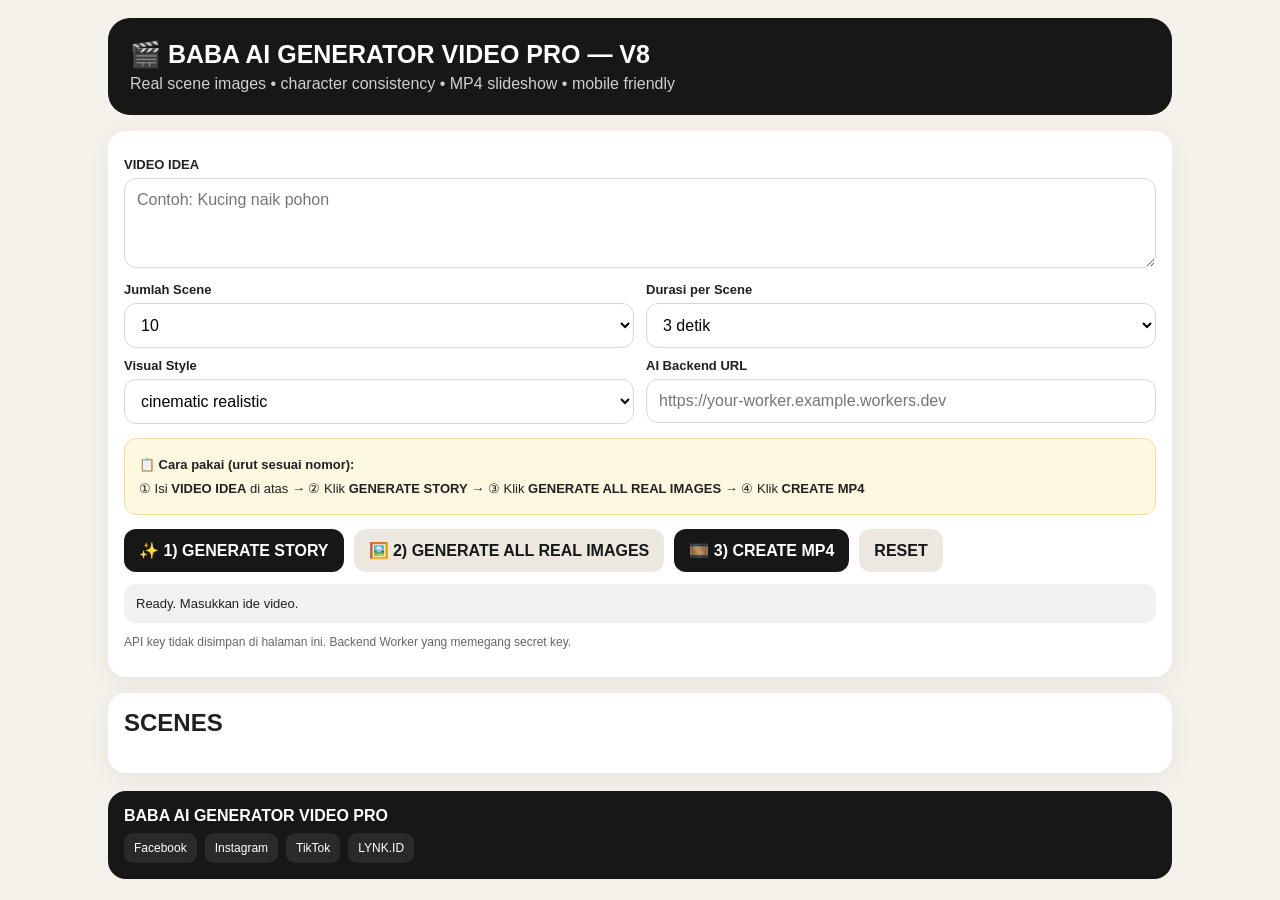
==== commit b768de40: "Add files via upload" ====
--- a/index.html
+++ b/index.html
@@ -38,6 +38,8 @@
 .social-footer a{color:#fff;text-decoration:none;background:#2a2a2a;padding:8px 10px;border-radius:9px;font-size:12px}
 .small{font-size:12px;color:#666}
 .hidden{display:none!important}
+.steps-guide{background:#fff8e1;border:1px solid #f0dfa0;border-radius:12px;padding:12px 14px;margin-top:14px;font-size:13px;line-height:1.5}
+.steps-guide p{margin:4px 0}
 @media(max-width:720px){
  .row{grid-template-columns:1fr}
  .scene-grid{grid-template-columns:1fr}
@@ -93,10 +95,15 @@
     </div>
   </div>
 
+  <div class="steps-guide">
+    <p><b>📋 Cara pakai (urut sesuai nomor):</b></p>
+    <p>① Isi <b>VIDEO IDEA</b> di atas → ② Klik <b>GENERATE STORY</b> → ③ Klik <b>GENERATE ALL REAL IMAGES</b> → ④ Klik <b>CREATE MP4</b></p>
+  </div>
+
   <div class="actions">
-    <button class="primary" id="generate">✨ GENERATE STORY</button>
-    <button class="secondary" id="generateAll">🖼️ GENERATE ALL REAL IMAGES</button>
-    <button class="primary" id="createMp4">🎞️ CREATE MP4</button>
+    <button class="primary" id="generate">✨ 1) GENERATE STORY</button>
+    <button class="secondary" id="generateAll">🖼️ 2) GENERATE ALL REAL IMAGES</button>
+    <button class="primary" id="createMp4">🎞️ 3) CREATE MP4</button>
     <button class="secondary" id="clearAll">RESET</button>
   </div>
   <div class="status" id="status">Ready. Masukkan ide video.</div>
